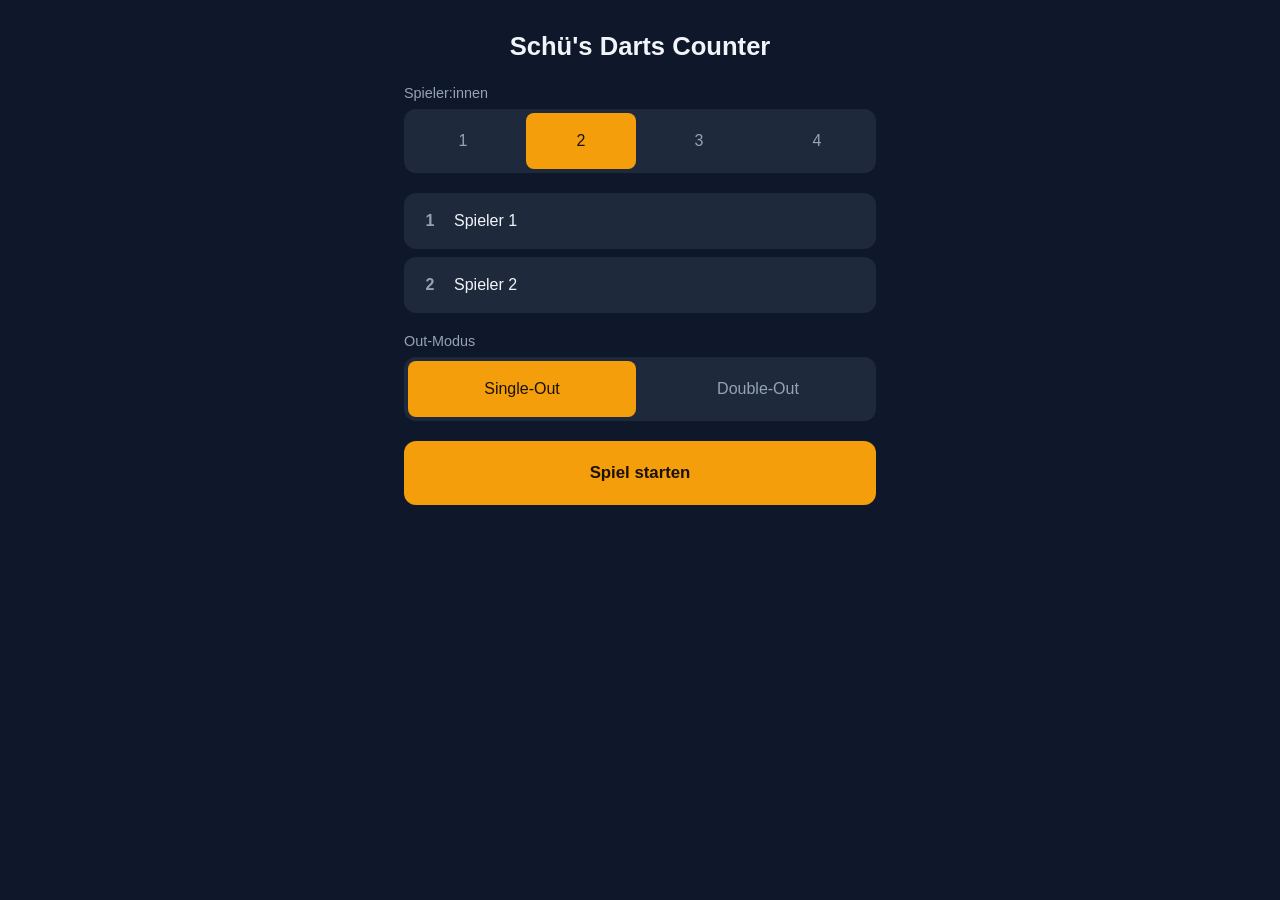
==== projects/darts/index.html @ 0164d792 "Initial commit: darts counter" ====
<!DOCTYPE html>
<html lang="de">
<head>
  <meta charset="UTF-8">
  <meta name="viewport" content="width=device-width, initial-scale=1.0, viewport-fit=cover">
  <meta name="theme-color" content="#0f172a">
  <title>Schü's Darts Counter</title>
  <link rel="stylesheet" href="./styles/main.css">
</head>
<body>
  <main id="app"></main>
  <script src="./scripts/game.js"></script>
  <script src="./scripts/storage.js"></script>
  <script src="./scripts/ui.js"></script>
  <script src="./scripts/app.js"></script>
</body>
</html>
---- projects/darts/styles/main.css ----
:root {
  --bg: #0f172a;
  --surface: #1e293b;
  --surface-2: #334155;
  --border: #475569;
  --text: #f1f5f9;
  --muted: #94a3b8;
  --accent: #f59e0b;
  --accent-press: #d97706;
  --success: #22c55e;
  --danger: #ef4444;
  --mult-single: #f59e0b;
  --mult-double: #22c55e;
  --mult-triple: #ef4444;
  --radius: 12px;
  --gap: 8px;
  --gap-lg: 14px;
  --tap: 56px;
  --font: -apple-system, BlinkMacSystemFont, 'Segoe UI', Roboto, sans-serif;
}

* {
  box-sizing: border-box;
  -webkit-tap-highlight-color: transparent;
}

html,
body {
  margin: 0;
  padding: 0;
  height: 100%;
  background: var(--bg);
  color: var(--text);
  font-family: var(--font);
  font-size: 16px;
  overscroll-behavior: none;
}

body {
  padding: env(safe-area-inset-top) env(safe-area-inset-right)
    env(safe-area-inset-bottom) env(safe-area-inset-left);
}

#app {
  display: flex;
  flex-direction: column;
  min-height: 100dvh;
}

button {
  font-family: inherit;
  font-size: inherit;
  color: inherit;
  border: none;
  cursor: pointer;
  background: var(--surface);
  border-radius: var(--radius);
  transition: transform 0.04s ease, background-color 0.1s ease;
  user-select: none;
}

button:disabled {
  opacity: 0.35;
  cursor: not-allowed;
}

button:not(:disabled):active {
  transform: scale(0.97);
}

/* ===== Setup screen ===== */
.setup {
  padding: 1.5rem 1.25rem 2rem;
  max-width: 32rem;
  margin: 0 auto;
  width: 100%;
}

.setup h1 {
  margin: 0.5rem 0 1.5rem;
  font-size: 1.6rem;
  font-weight: 600;
  text-align: center;
}

#setup-form {
  display: flex;
  flex-direction: column;
  gap: 1.25rem;
}

fieldset {
  border: none;
  padding: 0;
  margin: 0;
}

legend {
  font-size: 0.9rem;
  color: var(--muted);
  margin-bottom: 0.5rem;
  padding: 0;
}

.seg {
  display: flex;
  gap: var(--gap);
  background: var(--surface);
  padding: 4px;
  border-radius: var(--radius);
}

.seg-item {
  flex: 1;
  position: relative;
  display: flex;
  align-items: center;
  justify-content: center;
  min-height: var(--tap);
  border-radius: calc(var(--radius) - 4px);
  cursor: pointer;
  font-weight: 500;
  color: var(--muted);
}

.seg-item input {
  position: absolute;
  opacity: 0;
  pointer-events: none;
}

.seg-item:has(input:checked) {
  background: var(--accent);
  color: #1a1206;
}

.names {
  display: flex;
  flex-direction: column;
  gap: var(--gap);
}

.name-row {
  display: flex;
  align-items: center;
  gap: var(--gap);
  background: var(--surface);
  border-radius: var(--radius);
  padding: 0 var(--gap-lg);
}

.name-label {
  flex: 0 0 1.5rem;
  text-align: center;
  font-weight: 600;
  color: var(--muted);
}

.name-row input {
  flex: 1;
  background: transparent;
  border: none;
  outline: none;
  color: var(--text);
  font-size: 1rem;
  min-height: var(--tap);
  padding: 0 0.25rem;
  font-family: inherit;
}

.btn {
  min-height: var(--tap);
  padding: 0 1.25rem;
  border-radius: var(--radius);
  font-weight: 600;
  font-size: 1rem;
  display: inline-flex;
  align-items: center;
  justify-content: center;
}

.btn-big {
  min-height: 64px;
  font-size: 1.05rem;
}

.btn-primary {
  background: var(--accent);
  color: #1a1206;
}
.btn-primary:not(:disabled):active {
  background: var(--accent-press);
}

.btn-secondary {
  background: var(--surface-2);
  color: var(--text);
}

/* ===== Game screen ===== */
.game {
  display: grid;
  grid-template-rows: auto auto auto 1fr auto auto auto;
  gap: var(--gap);
  padding: var(--gap);
  flex: 1;
  min-height: 100dvh;
}

.scoreboard {
  display: grid;
  gap: var(--gap);
}

.scoreboard.players-1 {
  grid-template-columns: 1fr;
}
.scoreboard.players-2 {
  grid-template-columns: 1fr 1fr;
}
.scoreboard.players-3 {
  grid-template-columns: 1fr 1fr 1fr;
}
.scoreboard.players-4 {
  grid-template-columns: 1fr 1fr;
}

.player {
  background: var(--surface);
  border-radius: var(--radius);
  padding: 0.5rem 0.75rem;
  display: flex;
  flex-direction: column;
  align-items: center;
  justify-content: center;
  border: 2px solid transparent;
  min-height: 64px;
  overflow: hidden;
}

.player.active {
  border-color: var(--accent);
  background: linear-gradient(180deg, #2d2a18 0%, var(--surface) 100%);
  animation: active-breathe 2.6s ease-in-out infinite;
}

.player.winner {
  border-color: var(--success);
  background: linear-gradient(180deg, #14361f 0%, var(--surface) 100%);
}

@keyframes active-breathe {
  0%, 100% { box-shadow: 0 0 0 0 rgba(245, 158, 11, 0); }
  50% { box-shadow: 0 0 0 5px rgba(245, 158, 11, 0.16); }
}

.player.bust-flash {
  animation: bust-shake 320ms ease;
}

.player.bust-flash .pscore {
  color: var(--danger);
  animation: bust-flash-color 320ms ease;
}

@keyframes bust-shake {
  0%, 100% { transform: translateX(0); }
  20% { transform: translateX(-7px); }
  40% { transform: translateX(7px); }
  60% { transform: translateX(-5px); }
  80% { transform: translateX(5px); }
}

@keyframes bust-flash-color {
  0%, 100% { color: var(--danger); }
  50% { color: #fca5a5; }
}

.pname {
  font-size: 0.85rem;
  color: var(--muted);
  white-space: nowrap;
  overflow: hidden;
  text-overflow: ellipsis;
  max-width: 100%;
}

.player.active .pname,
.player.winner .pname {
  color: var(--text);
}

.pscore {
  font-size: clamp(1.6rem, 7vw, 2.4rem);
  font-weight: 700;
  font-variant-numeric: tabular-nums;
  line-height: 1.1;
}

.pavg {
  margin-top: 2px;
  font-size: 0.72rem;
  color: var(--muted);
  font-variant-numeric: tabular-nums;
  letter-spacing: 0.02em;
}

.player.active .pavg,
.player.winner .pavg {
  color: var(--text);
  opacity: 0.75;
}

.turn {
  display: flex;
  flex-direction: column;
  gap: 6px;
  padding: 0 4px;
}

.slots {
  display: grid;
  grid-template-columns: 1fr 1fr 1fr;
  gap: var(--gap);
}

.slot {
  background: var(--surface);
  border: 1px dashed var(--border);
  border-radius: var(--radius);
  min-height: 44px;
  display: flex;
  align-items: center;
  justify-content: center;
  font-weight: 600;
  color: var(--muted);
}

.slot.filled {
  border-style: solid;
  border-color: var(--accent);
  color: var(--text);
  background: #2a2418;
}

.slot.just-filled {
  animation: slot-pop 160ms ease-out;
}

@keyframes slot-pop {
  0% { transform: scale(0.6); opacity: 0; }
  60% { transform: scale(1.08); opacity: 1; }
  100% { transform: scale(1); }
}

.status-line {
  text-align: center;
  font-size: 0.95rem;
  color: var(--muted);
  min-height: 1.4em;
}

.status-bust {
  color: var(--danger);
  font-weight: 700;
  letter-spacing: 0.15em;
  font-size: 1.1rem;
}

.status-win {
  color: var(--success);
  font-weight: 700;
  font-size: 1.05rem;
}

.multipliers {
  display: grid;
  grid-template-columns: 1fr 1fr 1fr;
  gap: var(--gap);
}

.mult {
  min-height: 52px;
  background: var(--surface);
  color: var(--muted);
  font-weight: 600;
  border: 2px solid transparent;
}

.mult.on[data-m="1"] {
  background: var(--mult-single);
  color: #1a1206;
  border-color: var(--mult-single);
}
.mult.on[data-m="2"] {
  background: var(--mult-double);
  color: #062013;
  border-color: var(--mult-double);
}
.mult.on[data-m="3"] {
  background: var(--mult-triple);
  color: #2a0606;
  border-color: var(--mult-triple);
}

.numpad {
  display: grid;
  grid-template-columns: repeat(4, 1fr);
  gap: var(--gap);
}

.num {
  background: var(--surface);
  color: var(--text);
  font-size: 1.4rem;
  font-weight: 700;
  font-variant-numeric: tabular-nums;
  min-height: 56px;
  aspect-ratio: 1 / 0.85;
  transition: color 0.12s ease;
}

.numpad.mode-1 .num { color: var(--mult-single); }
.numpad.mode-2 .num { color: var(--mult-double); }
.numpad.mode-3 .num { color: var(--mult-triple); }

.num:not(:disabled):active {
  background: #2a2418;
  transform: scale(0.92);
}

.specials {
  display: grid;
  grid-template-columns: 1fr 1fr 1fr;
  gap: var(--gap);
}

.spec {
  background: var(--surface);
  min-height: 56px;
  font-weight: 600;
  display: flex;
  flex-direction: column;
  gap: 2px;
  align-items: center;
  justify-content: center;
  line-height: 1;
}

.spec small {
  font-size: 0.7rem;
  color: var(--muted);
  font-weight: 500;
}

.actions {
  display: grid;
  grid-template-columns: 1fr 2fr;
  gap: var(--gap);
}

.game-footer {
  display: flex;
  justify-content: space-between;
  align-items: center;
  padding: 4px 6px 2px;
  font-size: 0.8rem;
  color: var(--muted);
}

.link {
  background: transparent;
  color: var(--muted);
  padding: 6px 0;
  font-size: 0.85rem;
  text-decoration: underline;
  min-height: auto;
  border-radius: 4px;
}

.mode-tag {
  background: var(--surface);
  padding: 4px 10px;
  border-radius: 999px;
  font-size: 0.75rem;
}

/* ===== Tablet / Desktop ===== */
@media (min-width: 720px) {
  .game {
    max-width: 28rem;
    margin: 0 auto;
    padding: var(--gap-lg);
    gap: var(--gap-lg);
  }
  .num {
    min-height: 64px;
    font-size: 1.6rem;
  }
  .mult,
  .spec {
    min-height: 60px;
  }
}
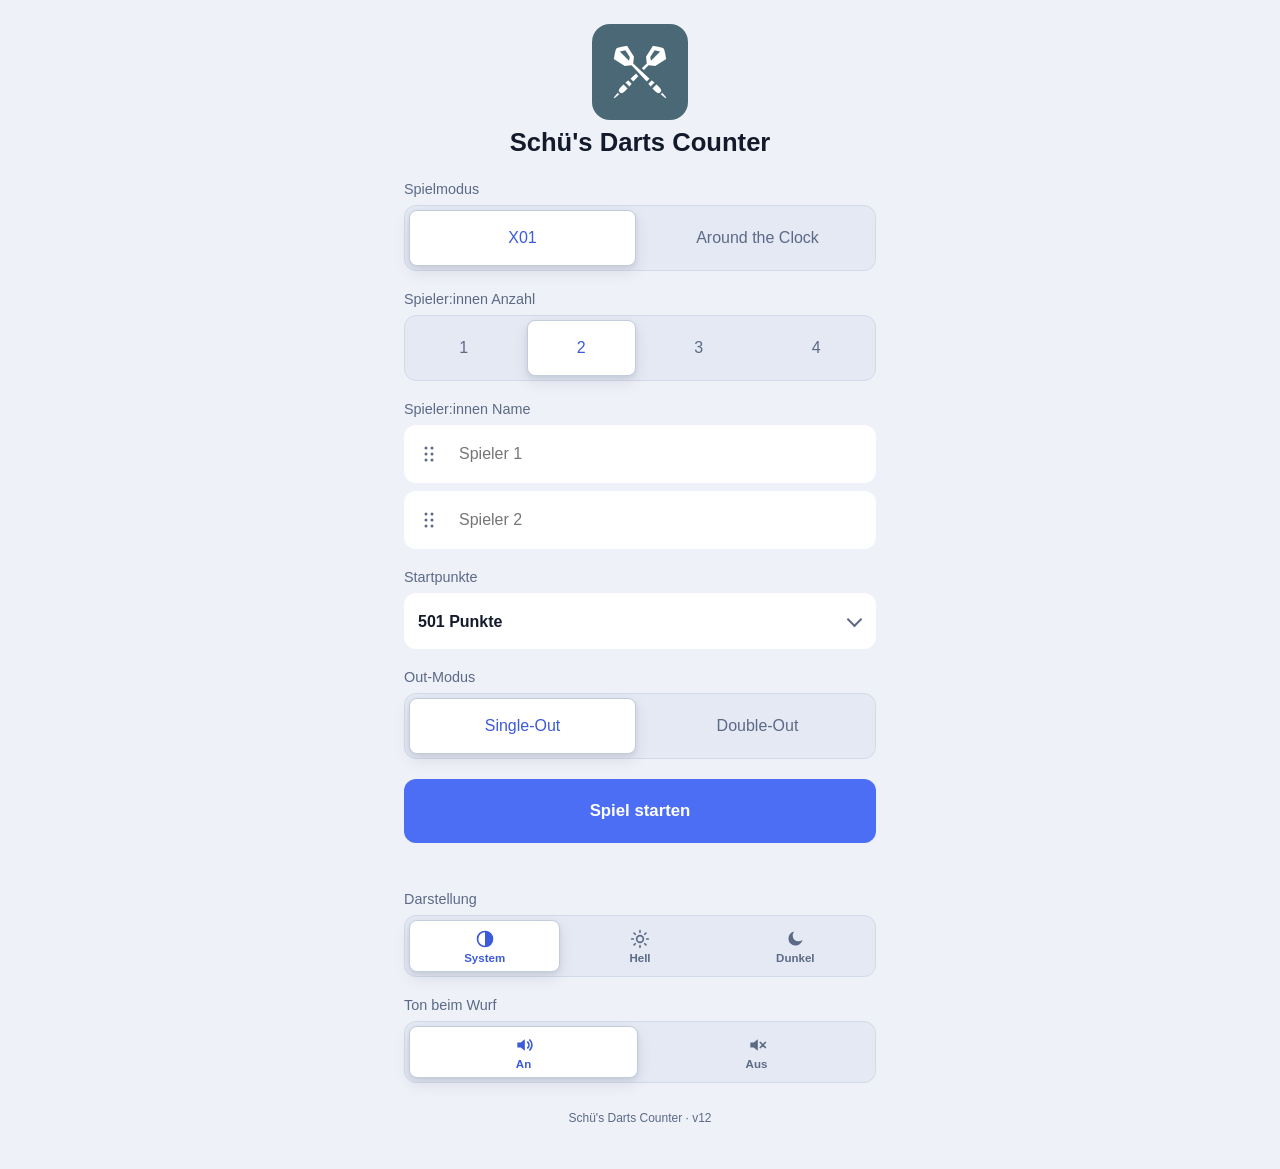
==== commit 4c960fdc: "Around the Clock: neuer Spielmodus + eigener Abbruch-Dialog (v12) - Startseite: Umschalter X01 / Aro" ====
--- a/projects/darts/index.html
+++ b/projects/darts/index.html
@@ -5,13 +5,41 @@
   <meta name="viewport" content="width=device-width, initial-scale=1.0, viewport-fit=cover">
   <meta name="theme-color" content="#0f172a">
   <title>Schü's Darts Counter</title>
+  <script>
+    // Theme früh setzen (vor dem CSS), damit kein Hell/Dunkel-Flackern entsteht.
+    (function () {
+      try {
+        var t = localStorage.getItem('darts:theme');
+        if (t === 'light' || t === 'dark') {
+          document.documentElement.setAttribute('data-theme', t);
+        }
+      } catch (e) {}
+    })();
+  </script>
   <link rel="stylesheet" href="./styles/main.css">
+  <link rel="manifest" href="./manifest.webmanifest">
+  <link rel="icon" type="image/png" sizes="32x32" href="./assets/icons/favicon-32.png">
+  <link rel="apple-touch-icon" href="./assets/icons/apple-touch-icon.png">
+  <meta name="apple-mobile-web-app-capable" content="yes">
+  <meta name="apple-mobile-web-app-status-bar-style" content="black-translucent">
+  <meta name="apple-mobile-web-app-title" content="Darts Counter">
+  <meta name="mobile-web-app-capable" content="yes">
 </head>
 <body>
   <main id="app"></main>
   <script src="./scripts/game.js"></script>
+  <script src="./scripts/clock.js"></script>
   <script src="./scripts/storage.js"></script>
   <script src="./scripts/ui.js"></script>
   <script src="./scripts/app.js"></script>
+  <script>
+    if ('serviceWorker' in navigator) {
+      window.addEventListener('load', () => {
+        navigator.serviceWorker
+          .register('./service-worker.js')
+          .catch(() => {});
+      });
+    }
+  </script>
 </body>
 </html>
--- a/projects/darts/styles/main.css
+++ b/projects/darts/styles/main.css
@@ -1,27 +1,125 @@
+/* ===========================================================
+   Farb-Token-System (Light = Basis, Dark via System + Override)
+   - :root                      → Light-Palette (Basis)
+   - @media dark + :not([data-theme]) → System-Dark
+   - [data-theme="dark"]        → manuell Dark (auch bei hellem OS)
+   - [data-theme="light"]       → manuell Light greift automatisch (Basis)
+   Akzent: Kornblumenblau · Double: Lavendel/Violett · Triple: Grün
+   =========================================================== */
 :root {
+  color-scheme: light;
+
+  --bg: #eef1f8;
+  --surface: #ffffff;
+  --surface-2: #e4e9f4;
+  --border: #d2dae8;
+  --text: #131a2b;
+  --muted: #5c6a85;
+
+  --accent: #4c6ef5;
+  --accent-press: #3b5bdb;
+  --on-accent: #ffffff;
+
+  --mult-single: var(--accent);
+  --mult-double: #7c5cf0;
+  --mult-triple: #12a150;
+  --on-single: #ffffff;
+  --on-double: #ffffff;
+  --on-triple: #ffffff;
+
+  --success: #12a150;
+  --danger: #dc2626;
+
+  --shadow-strong: rgba(15, 23, 42, 0.14);
+
+  /* DS-Uebernahmen (nur visuelle Sprache, Auftrag 3) */
+  --accent-strong: var(--accent-press);
+  --border-strong: #c2ccdb;
+  --elev-md: 0 2px 4px rgba(15, 23, 42, 0.07), 0 6px 16px rgba(15, 23, 42, 0.09);
+  --elev-sm: 0 1px 2px rgba(15, 23, 42, 0.06), 0 3px 10px rgba(15, 23, 42, 0.05);
+
+  --radius: 12px;
+  --gap: 8px;
+  --gap-lg: 14px;
+  --tap: 56px;
+  --font: -apple-system, BlinkMacSystemFont, 'Segoe UI', Roboto, sans-serif;
+}
+
+/* Gemeinsame Dark-Palette – für System-Dark und manuelles Dark identisch. */
+@media (prefers-color-scheme: dark) {
+  :root:not([data-theme='light']):not([data-theme='dark']) {
+    color-scheme: dark;
+
+    --bg: #0f172a;
+    --surface: #1e293b;
+    --surface-2: #334155;
+    --border: #475569;
+    --text: #f1f5f9;
+    --muted: #94a3b8;
+
+    --accent: #6b8cff;
+    --accent-press: #5578f0;
+    --on-accent: #0a1124;
+
+    --mult-double: #a78bfa;
+    --mult-triple: #34d399;
+    --on-single: #0a1124;
+    --on-double: #190f33;
+    --on-triple: #052718;
+
+    --success: #34d399;
+    --danger: #f87171;
+
+    --shadow-strong: rgba(0, 0, 0, 0.6);
+
+    --accent-strong: var(--accent-press);
+    --border-strong: #5a6b85;
+    --elev-md: 0 2px 6px rgba(0, 0, 0, 0.45), 0 8px 20px rgba(0, 0, 0, 0.45);
+    --elev-sm: 0 1px 2px rgba(0, 0, 0, 0.4), 0 3px 12px rgba(0, 0, 0, 0.35);
+  }
+}
+
+:root[data-theme='dark'] {
+  color-scheme: dark;
+
   --bg: #0f172a;
   --surface: #1e293b;
   --surface-2: #334155;
   --border: #475569;
   --text: #f1f5f9;
   --muted: #94a3b8;
-  --accent: #f59e0b;
-  --accent-press: #d97706;
-  --success: #22c55e;
-  --danger: #ef4444;
-  --mult-single: #f59e0b;
-  --mult-double: #22c55e;
-  --mult-triple: #ef4444;
-  --radius: 12px;
-  --gap: 8px;
-  --gap-lg: 14px;
-  --tap: 56px;
-  --font: -apple-system, BlinkMacSystemFont, 'Segoe UI', Roboto, sans-serif;
+
+  --accent: #6b8cff;
+  --accent-press: #5578f0;
+  --on-accent: #0a1124;
+
+  --mult-double: #a78bfa;
+  --mult-triple: #34d399;
+  --on-single: #0a1124;
+  --on-double: #190f33;
+  --on-triple: #052718;
+
+  --success: #34d399;
+  --danger: #f87171;
+
+  --shadow-strong: rgba(0, 0, 0, 0.6);
+
+  --accent-strong: var(--accent-press);
+  --border-strong: #5a6b85;
+  --elev-md: 0 2px 6px rgba(0, 0, 0, 0.45), 0 8px 20px rgba(0, 0, 0, 0.45);
+  --elev-sm: 0 1px 2px rgba(0, 0, 0, 0.4), 0 3px 12px rgba(0, 0, 0, 0.35);
 }
 
 * {
   box-sizing: border-box;
   -webkit-tap-highlight-color: transparent;
+}
+
+button,
+input,
+label,
+select {
+  touch-action: manipulation;
 }
 
 html,
@@ -44,6 +142,7 @@
 #app {
   display: flex;
   flex-direction: column;
+  align-items: center;
   min-height: 100dvh;
 }
 
@@ -76,8 +175,18 @@
   width: 100%;
 }
 
+.setup-icon {
+  display: block;
+  width: 96px;
+  height: 96px;
+  margin: 0 auto 0.5rem;
+  border-radius: 18px;
+  user-select: none;
+  -webkit-user-drag: none;
+}
+
 .setup h1 {
-  margin: 0.5rem 0 1.5rem;
+  margin: 0 0 1.5rem;
   font-size: 1.6rem;
   font-weight: 600;
   text-align: center;
@@ -89,23 +198,34 @@
   gap: 1.25rem;
 }
 
-fieldset {
-  border: none;
-  padding: 0;
-  margin: 0;
-}
-
-legend {
+/* Modusabhängige Feld-Gruppen (X01 vs. Around the Clock). */
+.mode-fields {
+  display: flex;
+  flex-direction: column;
+  gap: 1.25rem;
+}
+
+.mode-fields[hidden] {
+  display: none;
+}
+
+/* Gruppen-Label über den Setup-Feldern. Bewusst <div class="field"> + <span>
+   statt <fieldset>/<legend>: WebKit reserviert bei <fieldset> mit <legend>
+   ~25px Phantom-Höhe am unteren Rand, die erst der erste Tap per Reflow
+   auflöst → Layout-Sprung + verpuffter erster „Spiel starten"-Klick.
+   Mit div/span gibt es diesen Bug nicht. NICHT auf fieldset/legend zurückbauen. */
+.field-label {
+  display: block;
   font-size: 0.9rem;
   color: var(--muted);
   margin-bottom: 0.5rem;
-  padding: 0;
 }
 
 .seg {
   display: flex;
   gap: var(--gap);
-  background: var(--surface);
+  background: var(--surface-2);
+  border: 1px solid var(--border);
   padding: 4px;
   border-radius: var(--radius);
 }
@@ -117,10 +237,16 @@
   align-items: center;
   justify-content: center;
   min-height: var(--tap);
+  border: 1px solid transparent;
   border-radius: calc(var(--radius) - 4px);
   cursor: pointer;
   font-weight: 500;
   color: var(--muted);
+  transition: background 0.12s ease, color 0.12s ease, border-color 0.12s ease;
+}
+
+.seg-item:hover {
+  color: var(--text);
 }
 
 .seg-item input {
@@ -130,10 +256,13 @@
 }
 
 .seg-item:has(input:checked) {
-  background: var(--accent);
-  color: #1a1206;
-}
-
+  background: var(--surface);
+  color: var(--accent-strong);
+  border-color: var(--border-strong);
+  box-shadow: var(--elev-md);
+}
+
+/* ===== Name-Zeilen (Handle · Eingabe · Löschen) ===== */
 .names {
   display: flex;
   flex-direction: column;
@@ -141,23 +270,57 @@
 }
 
 .name-row {
-  display: flex;
+  display: grid;
+  grid-template-columns: auto 1fr auto;
   align-items: center;
-  gap: var(--gap);
+  gap: 6px;
   background: var(--surface);
+  border: 1px solid transparent;
   border-radius: var(--radius);
-  padding: 0 var(--gap-lg);
-}
-
-.name-label {
-  flex: 0 0 1.5rem;
-  text-align: center;
-  font-weight: 600;
-  color: var(--muted);
+  padding: 0 8px 0 4px;
+  transition: border-color 0.12s ease, box-shadow 0.14s ease,
+    transform 0.02s linear, opacity 0.14s ease;
+}
+
+/* Namenszeile: bewusst KEINE Akzent-Hervorhebung beim Fokus (Wunsch Kevin) –
+   die weiße Karte kennzeichnet das aktive Feld ausreichend. */
+
+.name-row.dragging {
+  border-color: var(--accent);
+  box-shadow: 0 10px 26px -10px var(--shadow-strong);
+  opacity: 0.97;
+  z-index: 5;
+}
+
+.name-row.drag-shift {
+  transition: transform 0.16s ease;
+}
+
+.drag-handle {
+  flex: 0 0 auto;
+  display: flex;
+  align-items: center;
+  justify-content: center;
+  width: 40px;
+  min-height: var(--tap);
+  color: var(--muted);
+  cursor: grab;
+  touch-action: none; /* Pointer-Drag statt Scroll */
+  border-radius: 8px;
+}
+
+.drag-handle:active {
+  cursor: grabbing;
+}
+
+.drag-handle svg {
+  width: 20px;
+  height: 20px;
+  pointer-events: none;
 }
 
 .name-row input {
-  flex: 1;
+  min-width: 0;
   background: transparent;
   border: none;
   outline: none;
@@ -168,6 +331,68 @@
   font-family: inherit;
 }
 
+.name-clear {
+  flex: 0 0 auto;
+  width: 34px;
+  height: 34px;
+  display: none;
+  align-items: center;
+  justify-content: center;
+  padding: 0;
+  border-radius: 999px;
+  background: var(--surface-2);
+  color: var(--muted);
+}
+
+.name-row.can-clear .name-clear {
+  display: inline-flex;
+}
+
+.name-clear svg {
+  width: 15px;
+  height: 15px;
+  pointer-events: none;
+}
+
+/* ===== Startpunkte-Dropdown ===== */
+.field-select {
+  position: relative;
+  display: flex;
+  align-items: center;
+  background: var(--surface);
+  border-radius: var(--radius);
+  padding: 0 14px;
+}
+
+.field-select select {
+  appearance: none;
+  -webkit-appearance: none;
+  flex: 1;
+  background: transparent;
+  border: none;
+  outline: none;
+  color: var(--text);
+  font-family: inherit;
+  font-size: 1rem;
+  font-weight: 600;
+  min-height: var(--tap);
+  padding-right: 24px;
+  cursor: pointer;
+}
+
+.field-select::after {
+  content: '';
+  position: absolute;
+  right: 16px;
+  width: 9px;
+  height: 9px;
+  border-right: 2px solid var(--muted);
+  border-bottom: 2px solid var(--muted);
+  transform: translateY(-2px) rotate(45deg);
+  pointer-events: none;
+}
+
+/* ===== Buttons ===== */
 .btn {
   min-height: var(--tap);
   padding: 0 1.25rem;
@@ -186,7 +411,7 @@
 
 .btn-primary {
   background: var(--accent);
-  color: #1a1206;
+  color: var(--on-accent);
 }
 .btn-primary:not(:disabled):active {
   background: var(--accent-press);
@@ -197,13 +422,192 @@
   color: var(--text);
 }
 
+.btn-danger {
+  background: var(--danger);
+  color: #ffffff;
+}
+
+/* ===== Trainingsverlauf (Home, nur bei Eintraegen) ===== */
+.training {
+  margin-top: 2.5rem;
+}
+
+.training .legend-row {
+  display: block;
+  text-align: left;
+  font-size: 0.9rem;
+  color: var(--muted);
+  margin-bottom: 0.5rem;
+}
+
+.training-table-wrap {
+  overflow-x: auto;
+  -webkit-overflow-scrolling: touch;
+  background: var(--surface);
+  border: 1px solid var(--border);
+  border-radius: var(--radius);
+  box-shadow: var(--elev-sm);
+}
+
+.training-table {
+  width: 100%;
+  border-collapse: collapse;
+  font-size: 0.9rem;
+}
+
+.training-table th,
+.training-table td {
+  padding: 8px 12px;
+  text-align: left;
+  white-space: nowrap;
+}
+
+.training-table thead th {
+  font-size: 0.72rem;
+  font-weight: 700;
+  letter-spacing: 0.04em;
+  text-transform: uppercase;
+  color: var(--muted);
+  border-bottom: 1px solid var(--border);
+}
+
+.training-table tbody tr + tr td {
+  border-top: 1px solid var(--border);
+}
+
+.training-table tbody tr:hover {
+  background: var(--surface-2);
+}
+
+/* Nebenspalten dezent */
+.training-table .t-date,
+.training-table .t-start,
+.training-table .t-out {
+  color: var(--muted);
+}
+
+/* Zahlenspalten rechtsbuendig, feste Ziffernbreite (Mono-Ziffern ok) */
+.training-table .t-avg,
+.training-table .t-darts,
+.training-table .t-quote {
+  text-align: right;
+  font-variant-numeric: tabular-nums;
+  font-feature-settings: "tnum";
+}
+
+/* Around-the-Clock-Verlauf: Nebenspalten dezent, Quote hervorgehoben. */
+.training-table .t-dir,
+.training-table .t-diff,
+.training-table .t-bull {
+  color: var(--muted);
+}
+
+.training-table td.t-quote {
+  color: var(--text);
+  font-weight: 600;
+}
+
+.training-table td.t-avg {
+  color: var(--text);
+  font-weight: 600;
+}
+
+.t-trend {
+  font-size: 0.75em;
+}
+
+.t-trend.up {
+  color: var(--success);
+}
+
+.t-trend.down {
+  color: var(--danger);
+}
+
+.training-reset {
+  margin-top: 0.6rem;
+  padding: 8px 14px;
+  background: transparent;
+  border: 1px solid var(--border);
+  border-radius: var(--radius);
+  color: var(--muted);
+  font: inherit;
+  font-size: 0.85rem;
+  cursor: pointer;
+}
+
+.training-reset:hover {
+  color: var(--danger);
+  border-color: var(--danger);
+}
+
+/* ===== Theme-Umschalter (ganz unten) ===== */
+.theme-switch {
+  margin-top: 3rem;
+}
+
+.theme-switch .legend-row {
+  display: block;
+  text-align: left;
+  font-size: 0.9rem;
+  color: var(--muted);
+  margin-bottom: 0.5rem;
+}
+
+.theme-seg {
+  display: flex;
+  gap: 4px;
+  background: var(--surface-2);
+  border: 1px solid var(--border);
+  padding: 4px;
+  border-radius: var(--radius);
+}
+
+.theme-seg .seg-item {
+  flex-direction: column;
+  gap: 3px;
+  min-height: 52px;
+  font-size: 0.72rem;
+  font-weight: 600;
+}
+
+.theme-seg .seg-item svg {
+  width: 20px;
+  height: 20px;
+}
+
+.theme-seg .seg-item:has(input:checked) {
+  background: var(--surface);
+  color: var(--accent-strong);
+  border-color: var(--border-strong);
+  box-shadow: var(--elev-md);
+}
+
+/* Ton-Schalter: sitzt direkt unter dem Theme-Schalter, engerer Abstand. */
+.sound-switch {
+  margin-top: 1.25rem;
+}
+
+/* Verstecktes iOS-Haptik-Element (siehe app.js). Off-screen, aber gerendert –
+   nicht display:none, sonst löst das Umschalten keine Haptik aus. */
+.ios-haptic {
+  position: absolute;
+  left: -9999px;
+  width: 1px;
+  height: 1px;
+  overflow: hidden;
+  opacity: 0;
+  pointer-events: none;
+}
+
 /* ===== Game screen ===== */
 .game {
-  display: grid;
-  grid-template-rows: auto auto auto 1fr auto auto auto;
+  display: flex;
+  flex-direction: column;
   gap: var(--gap);
-  padding: var(--gap);
+  padding: var(--gap) var(--gap) calc(env(safe-area-inset-bottom, 0px) + 88px);
   flex: 1;
+  width: 100%;
   min-height: 100dvh;
 }
 
@@ -240,18 +644,31 @@
 
 .player.active {
   border-color: var(--accent);
-  background: linear-gradient(180deg, #2d2a18 0%, var(--surface) 100%);
+  background: linear-gradient(
+    180deg,
+    color-mix(in srgb, var(--accent) 16%, var(--surface)) 0%,
+    var(--surface) 100%
+  );
   animation: active-breathe 2.6s ease-in-out infinite;
 }
 
 .player.winner {
   border-color: var(--success);
-  background: linear-gradient(180deg, #14361f 0%, var(--surface) 100%);
+  background: linear-gradient(
+    180deg,
+    color-mix(in srgb, var(--success) 18%, var(--surface)) 0%,
+    var(--surface) 100%
+  );
 }
 
 @keyframes active-breathe {
-  0%, 100% { box-shadow: 0 0 0 0 rgba(245, 158, 11, 0); }
-  50% { box-shadow: 0 0 0 5px rgba(245, 158, 11, 0.16); }
+  0%,
+  100% {
+    box-shadow: 0 0 0 0 color-mix(in srgb, var(--accent) 0%, transparent);
+  }
+  50% {
+    box-shadow: 0 0 0 5px color-mix(in srgb, var(--accent) 22%, transparent);
+  }
 }
 
 .player.bust-flash {
@@ -264,16 +681,32 @@
 }
 
 @keyframes bust-shake {
-  0%, 100% { transform: translateX(0); }
-  20% { transform: translateX(-7px); }
-  40% { transform: translateX(7px); }
-  60% { transform: translateX(-5px); }
-  80% { transform: translateX(5px); }
+  0%,
+  100% {
+    transform: translateX(0);
+  }
+  20% {
+    transform: translateX(-7px);
+  }
+  40% {
+    transform: translateX(7px);
+  }
+  60% {
+    transform: translateX(-5px);
+  }
+  80% {
+    transform: translateX(5px);
+  }
 }
 
 @keyframes bust-flash-color {
-  0%, 100% { color: var(--danger); }
-  50% { color: #fca5a5; }
+  0%,
+  100% {
+    color: var(--danger);
+  }
+  50% {
+    color: color-mix(in srgb, var(--danger) 55%, var(--text));
+  }
 }
 
 .pname {
@@ -294,6 +727,7 @@
   font-size: clamp(1.6rem, 7vw, 2.4rem);
   font-weight: 700;
   font-variant-numeric: tabular-nums;
+  font-feature-settings: "tnum";
   line-height: 1.1;
 }
 
@@ -302,6 +736,7 @@
   font-size: 0.72rem;
   color: var(--muted);
   font-variant-numeric: tabular-nums;
+  font-feature-settings: "tnum";
   letter-spacing: 0.02em;
 }
 
@@ -309,6 +744,20 @@
 .player.winner .pavg {
   color: var(--text);
   opacity: 0.75;
+}
+
+/* Around the Clock: Zielzahl statt Restscore + Solo-Ergebniszeile. */
+.ptarget {
+  font-size: clamp(1.5rem, 6.5vw, 2.2rem);
+}
+
+.clock-summary {
+  text-align: center;
+  font-weight: 700;
+  color: var(--success);
+  font-variant-numeric: tabular-nums;
+  font-feature-settings: "tnum";
+  margin-top: 2px;
 }
 
 .turn {
@@ -340,17 +789,51 @@
   border-style: solid;
   border-color: var(--accent);
   color: var(--text);
-  background: #2a2418;
+  background: color-mix(in srgb, var(--accent) 12%, var(--surface));
+}
+
+.slot.editable {
+  cursor: pointer;
+  font-family: inherit;
+  font-size: 1rem;
+}
+
+.slot-input {
+  width: 100%;
+  height: 100%;
+  min-height: 44px;
+  background: transparent;
+  border: none;
+  outline: none;
+  text-align: center;
+  color: var(--text);
+  font: inherit;
+  font-weight: 600;
+  font-variant-numeric: tabular-nums;
 }
 
 .slot.just-filled {
-  animation: slot-pop 160ms ease-out;
+  animation: slot-pop 210ms cubic-bezier(0.2, 0.8, 0.2, 1);
 }
 
 @keyframes slot-pop {
-  0% { transform: scale(0.6); opacity: 0; }
-  60% { transform: scale(1.08); opacity: 1; }
-  100% { transform: scale(1); }
+  0% {
+    transform: scale(0.55);
+    opacity: 0;
+    background: color-mix(in srgb, var(--accent) 42%, var(--surface));
+    box-shadow: 0 0 0 0 color-mix(in srgb, var(--accent) 50%, transparent);
+  }
+  55% {
+    transform: scale(1.16);
+    opacity: 1;
+    background: color-mix(in srgb, var(--accent) 34%, var(--surface));
+    box-shadow: 0 0 0 6px color-mix(in srgb, var(--accent) 20%, transparent);
+  }
+  100% {
+    transform: scale(1);
+    background: color-mix(in srgb, var(--accent) 12%, var(--surface));
+    box-shadow: 0 0 0 0 color-mix(in srgb, var(--accent) 0%, transparent);
+  }
 }
 
 .status-line {
@@ -358,6 +841,8 @@
   font-size: 0.95rem;
   color: var(--muted);
   min-height: 1.4em;
+  font-variant-numeric: tabular-nums;
+  font-feature-settings: "tnum";
 }
 
 .status-bust {
@@ -373,34 +858,83 @@
   font-size: 1.05rem;
 }
 
-.multipliers {
+/* Checkout-Vorschlag (nur Double-Out): hervorgehobene Akzent-Pille
+   unter der Statuszeile. */
+.checkout-hint {
+  align-self: center;
+  display: flex;
+  flex-wrap: wrap;
+  align-items: baseline;
+  justify-content: center;
+  gap: 4px 8px;
+  margin: 2px auto 0;
+  padding: 5px 14px;
+  border-radius: 999px;
+  background: color-mix(in srgb, var(--accent) 14%, var(--surface));
+  border: 1px solid color-mix(in srgb, var(--accent) 38%, var(--border));
+  text-align: center;
+  font-size: 0.95rem;
+}
+
+.checkout-label {
+  font-weight: 700;
+  font-size: 0.72rem;
+  letter-spacing: 0.07em;
+  text-transform: uppercase;
+  color: var(--accent-strong, var(--accent-press));
+}
+
+.checkout-throw {
+  font-weight: 800;
+  color: var(--accent-strong, var(--accent-press));
+  font-variant-numeric: tabular-nums;
+}
+
+.checkout-sep {
+  color: var(--accent-press);
+  opacity: 0.5;
+}
+
+/* Gemeinsame Box: Schalter (Single/Double/Triple) + Zahlen 1–20 gruppiert. */
+.input-group {
+  background: var(--surface);
+  border: 1px solid var(--border);
+  border-radius: var(--radius);
+  padding: var(--gap);
+  display: flex;
+  flex-direction: column;
+  gap: var(--gap);
+}
+
+.multipliers.tab-strip {
   display: grid;
   grid-template-columns: 1fr 1fr 1fr;
-  gap: var(--gap);
+  gap: 4px;
+  background: var(--surface-2);
+  padding: 4px;
+  border-radius: calc(var(--radius) - 4px);
+  border: none;
 }
 
 .mult {
-  min-height: 52px;
-  background: var(--surface);
+  min-height: 48px;
+  background: transparent;
   color: var(--muted);
   font-weight: 600;
-  border: 2px solid transparent;
-}
-
-.mult.on[data-m="1"] {
+  border-radius: calc(var(--radius) - 4px);
+}
+
+.mult.on[data-m='1'] {
   background: var(--mult-single);
-  color: #1a1206;
-  border-color: var(--mult-single);
-}
-.mult.on[data-m="2"] {
+  color: var(--on-single);
+}
+.mult.on[data-m='2'] {
   background: var(--mult-double);
-  color: #062013;
-  border-color: var(--mult-double);
-}
-.mult.on[data-m="3"] {
+  color: var(--on-double);
+}
+.mult.on[data-m='3'] {
   background: var(--mult-triple);
-  color: #2a0606;
-  border-color: var(--mult-triple);
+  color: var(--on-triple);
 }
 
 .numpad {
@@ -410,7 +944,7 @@
 }
 
 .num {
-  background: var(--surface);
+  background: var(--surface-2);
   color: var(--text);
   font-size: 1.4rem;
   font-weight: 700;
@@ -420,12 +954,18 @@
   transition: color 0.12s ease;
 }
 
-.numpad.mode-1 .num { color: var(--mult-single); }
-.numpad.mode-2 .num { color: var(--mult-double); }
-.numpad.mode-3 .num { color: var(--mult-triple); }
+.numpad.mode-1 .num {
+  color: var(--mult-single);
+}
+.numpad.mode-2 .num {
+  color: var(--mult-double);
+}
+.numpad.mode-3 .num {
+  color: var(--mult-triple);
+}
 
 .num:not(:disabled):active {
-  background: #2a2418;
+  background: color-mix(in srgb, var(--accent) 18%, var(--surface-2));
   transform: scale(0.92);
 }
 
@@ -453,36 +993,82 @@
   font-weight: 500;
 }
 
-.actions {
-  display: grid;
-  grid-template-columns: 1fr 2fr;
+.spec[data-special='bull'] {
+  color: var(--mult-double);
+}
+
+.spec[data-special='bullseye'] {
+  color: var(--mult-triple);
+}
+
+.btn-icon {
+  min-width: var(--tap);
+  padding: 0;
+  font-size: 1.4rem;
+  line-height: 1;
+}
+
+/* ===== Aktionsleiste (im Fluss) + fixierter „Weiter" ===== */
+.action-row {
+  display: flex;
   gap: var(--gap);
-}
-
-.game-footer {
-  display: flex;
-  justify-content: space-between;
-  align-items: center;
-  padding: 4px 6px 2px;
-  font-size: 0.8rem;
-  color: var(--muted);
-}
-
-.link {
-  background: transparent;
-  color: var(--muted);
-  padding: 6px 0;
-  font-size: 0.85rem;
-  text-decoration: underline;
-  min-height: auto;
-  border-radius: 4px;
-}
-
-.mode-tag {
-  background: var(--surface);
-  padding: 4px 10px;
-  border-radius: 999px;
-  font-size: 0.75rem;
+  align-items: stretch;
+}
+
+/* „Spiel beenden": volle Breite wie der Rest, klar lesbar (Akzentfarbe),
+   aber dem gefüllten „Weiter"-Button untergeordnet. */
+.btn-quit {
+  flex: 1;
+  min-height: var(--tap);
+  color: var(--accent);
+  font-weight: 600;
+}
+
+.mode-caption {
+  text-align: center;
+  font-size: 0.72rem;
+  color: var(--muted);
+  letter-spacing: 0.02em;
+  margin-top: 2px;
+}
+
+.primary-bar {
+  display: none;
+  position: fixed;
+  left: 0;
+  right: 0;
+  bottom: 0;
+  z-index: 20;
+  max-width: 28rem;
+  margin: 0 auto;
+  background: var(--bg);
+  padding: var(--gap) var(--gap) calc(env(safe-area-inset-bottom, 0px) + var(--gap));
+  box-shadow: 0 -6px 14px -12px var(--shadow-strong);
+}
+
+.primary-bar.show {
+  display: block;
+}
+
+.primary-bar.slide-in {
+  animation: weiter-slide 240ms cubic-bezier(0.2, 0.8, 0.2, 1);
+}
+
+@keyframes weiter-slide {
+  from {
+    transform: translateY(120%);
+    opacity: 0;
+  }
+  to {
+    transform: translateY(0);
+    opacity: 1;
+  }
+}
+
+.btn-weiter {
+  width: 100%;
+  min-height: 60px;
+  font-size: 1.05rem;
 }
 
 /* ===== Tablet / Desktop ===== */
@@ -490,8 +1076,13 @@
   .game {
     max-width: 28rem;
     margin: 0 auto;
-    padding: var(--gap-lg);
+    padding: var(--gap-lg) var(--gap-lg)
+      calc(env(safe-area-inset-bottom, 0px) + 92px);
     gap: var(--gap-lg);
+  }
+  .primary-bar {
+    padding-left: var(--gap-lg);
+    padding-right: var(--gap-lg);
   }
   .num {
     min-height: 64px;
@@ -502,3 +1093,121 @@
     min-height: 60px;
   }
 }
+
+/* ===== Versionsangabe (Setup-Footer) ===== */
+.app-version {
+  margin-top: 1.75rem;
+  text-align: center;
+  font-size: 0.75rem;
+  color: var(--muted);
+}
+
+/* ===== A11y: einheitlicher Fokus-Ring (nur Tastatur) ===== */
+.btn:focus-visible,
+.num:focus-visible,
+.mult:focus-visible,
+.spec:focus-visible,
+input:focus-visible,
+select:focus-visible,
+.name-clear:focus-visible,
+.drag-handle:focus-visible {
+  outline: 2px solid var(--accent);
+  outline-offset: 2px;
+}
+
+/* Namensfeld ohne Fokus-Rahmen (Wunsch Kevin) – die Karte reicht als Kennung. */
+.name-row input:focus-visible {
+  outline: none;
+}
+
+/* Kompakte Flaechen: Ring innen, damit er nicht ueberlaeuft */
+.seg-item:has(input:focus-visible),
+.slot.editable:focus-visible,
+.slot-input:focus-visible {
+  outline: 2px solid var(--accent);
+  outline-offset: -2px;
+}
+
+/* ===== Eigener Bestätigungsdialog (ersetzt window.confirm) ===== */
+body.dialog-open {
+  overflow: hidden;
+}
+
+.dialog-overlay {
+  position: fixed;
+  inset: 0;
+  z-index: 50;
+  display: flex;
+  align-items: center;
+  justify-content: center;
+  padding: 1.25rem;
+  /* Hintergrund weichzeichnen (+ dezente Abdunklung als Träger). */
+  background: color-mix(in srgb, var(--bg) 55%, transparent);
+  -webkit-backdrop-filter: blur(8px);
+  backdrop-filter: blur(8px);
+  opacity: 0;
+  transition: opacity 0.16s ease;
+}
+
+/* Fallback ohne backdrop-filter: etwas kräftigere Abdunklung. */
+@supports not (
+  (backdrop-filter: blur(1px)) or (-webkit-backdrop-filter: blur(1px))
+) {
+  .dialog-overlay {
+    background: color-mix(in srgb, var(--bg) 85%, transparent);
+  }
+}
+
+.dialog-overlay.show {
+  opacity: 1;
+}
+
+.dialog-card {
+  width: 100%;
+  max-width: 22rem;
+  background: var(--surface);
+  border: 1px solid var(--border);
+  border-radius: var(--radius);
+  box-shadow: var(--elev-md);
+  padding: 1.25rem;
+  transform: translateY(8px) scale(0.98);
+  transition: transform 0.16s ease;
+}
+
+.dialog-overlay.show .dialog-card {
+  transform: translateY(0) scale(1);
+}
+
+.dialog-title {
+  margin: 0 0 0.5rem;
+  font-size: 1.1rem;
+  font-weight: 700;
+}
+
+.dialog-message {
+  margin: 0 0 1.25rem;
+  color: var(--muted);
+  font-size: 0.95rem;
+  line-height: 1.4;
+}
+
+.dialog-actions {
+  display: flex;
+  gap: var(--gap);
+}
+
+.dialog-actions .btn {
+  flex: 1;
+}
+
+/* ===== A11y: Bewegung reduzieren ===== */
+@media (prefers-reduced-motion: reduce) {
+  *,
+  *::before,
+  *::after {
+    animation-duration: 0.01ms !important;
+    animation-iteration-count: 1 !important;
+    transition-duration: 0.01ms !important;
+    scroll-behavior: auto !important;
+  }
+}
